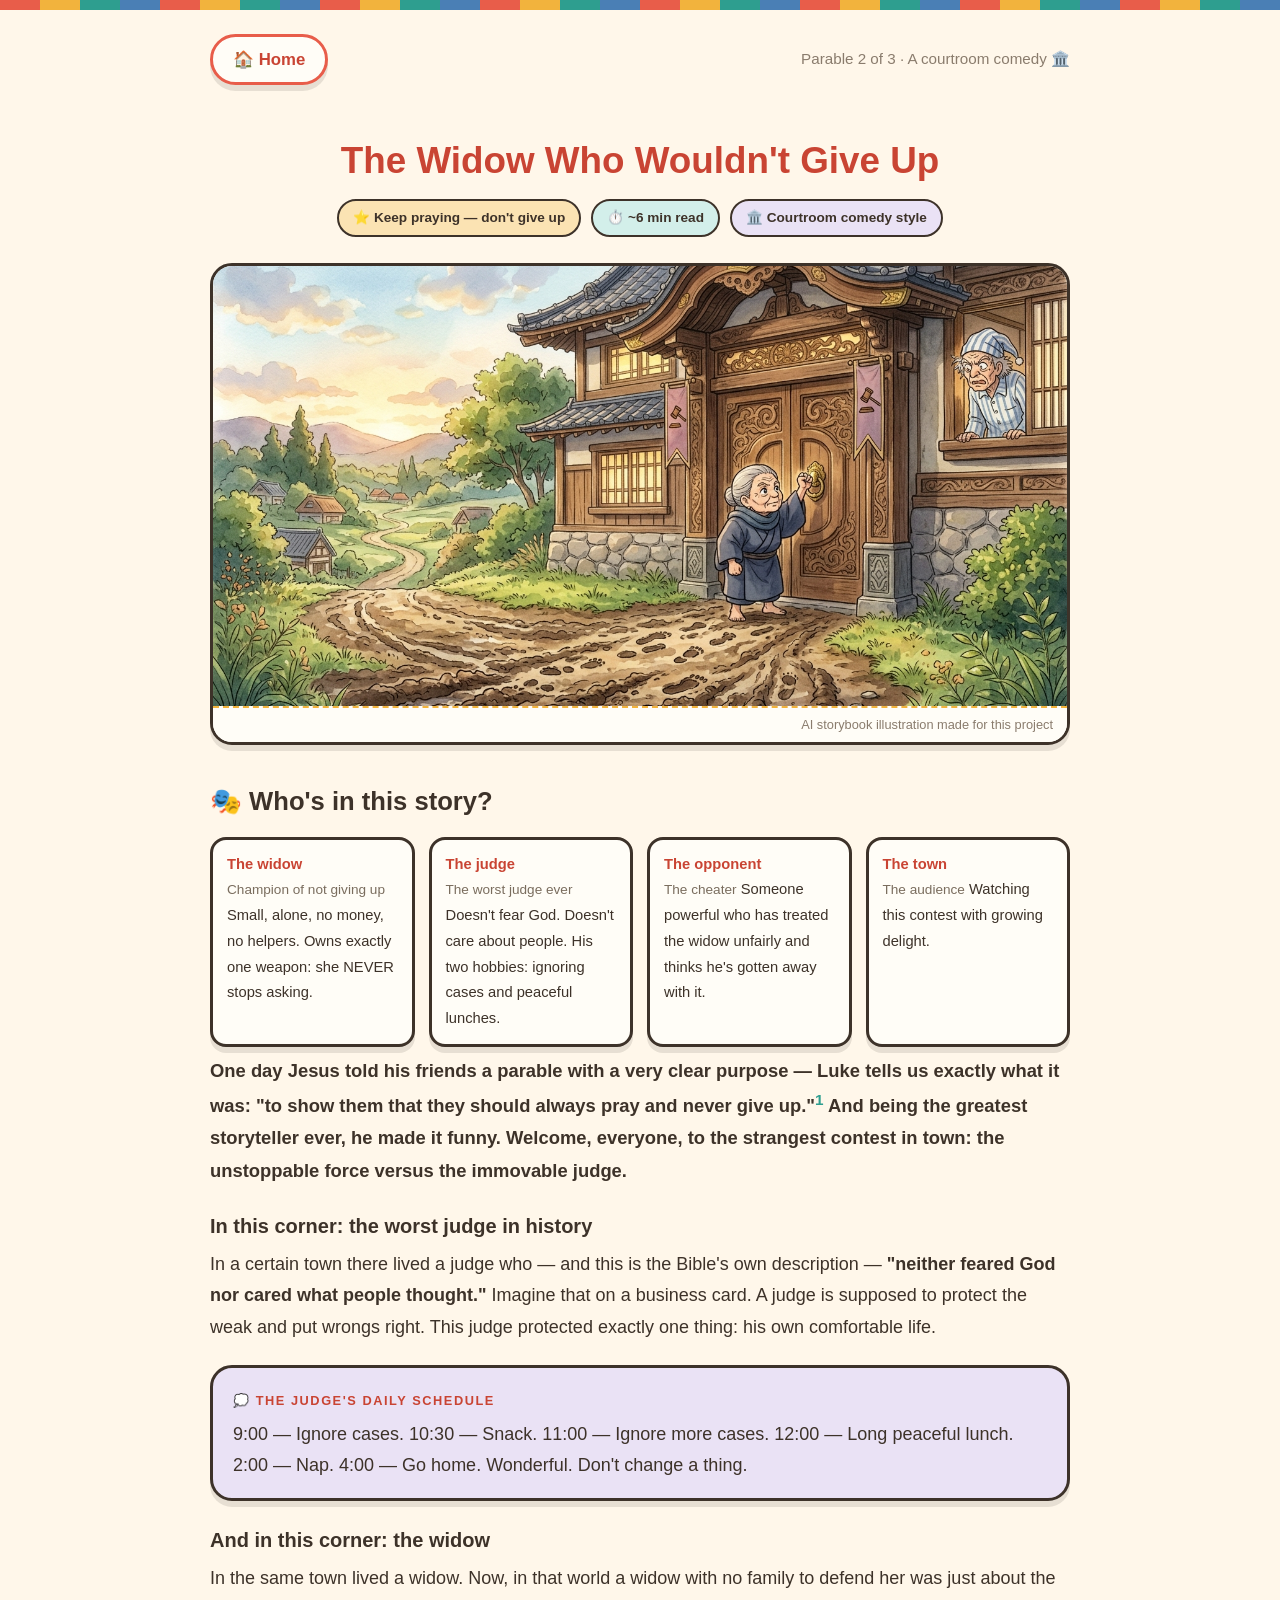
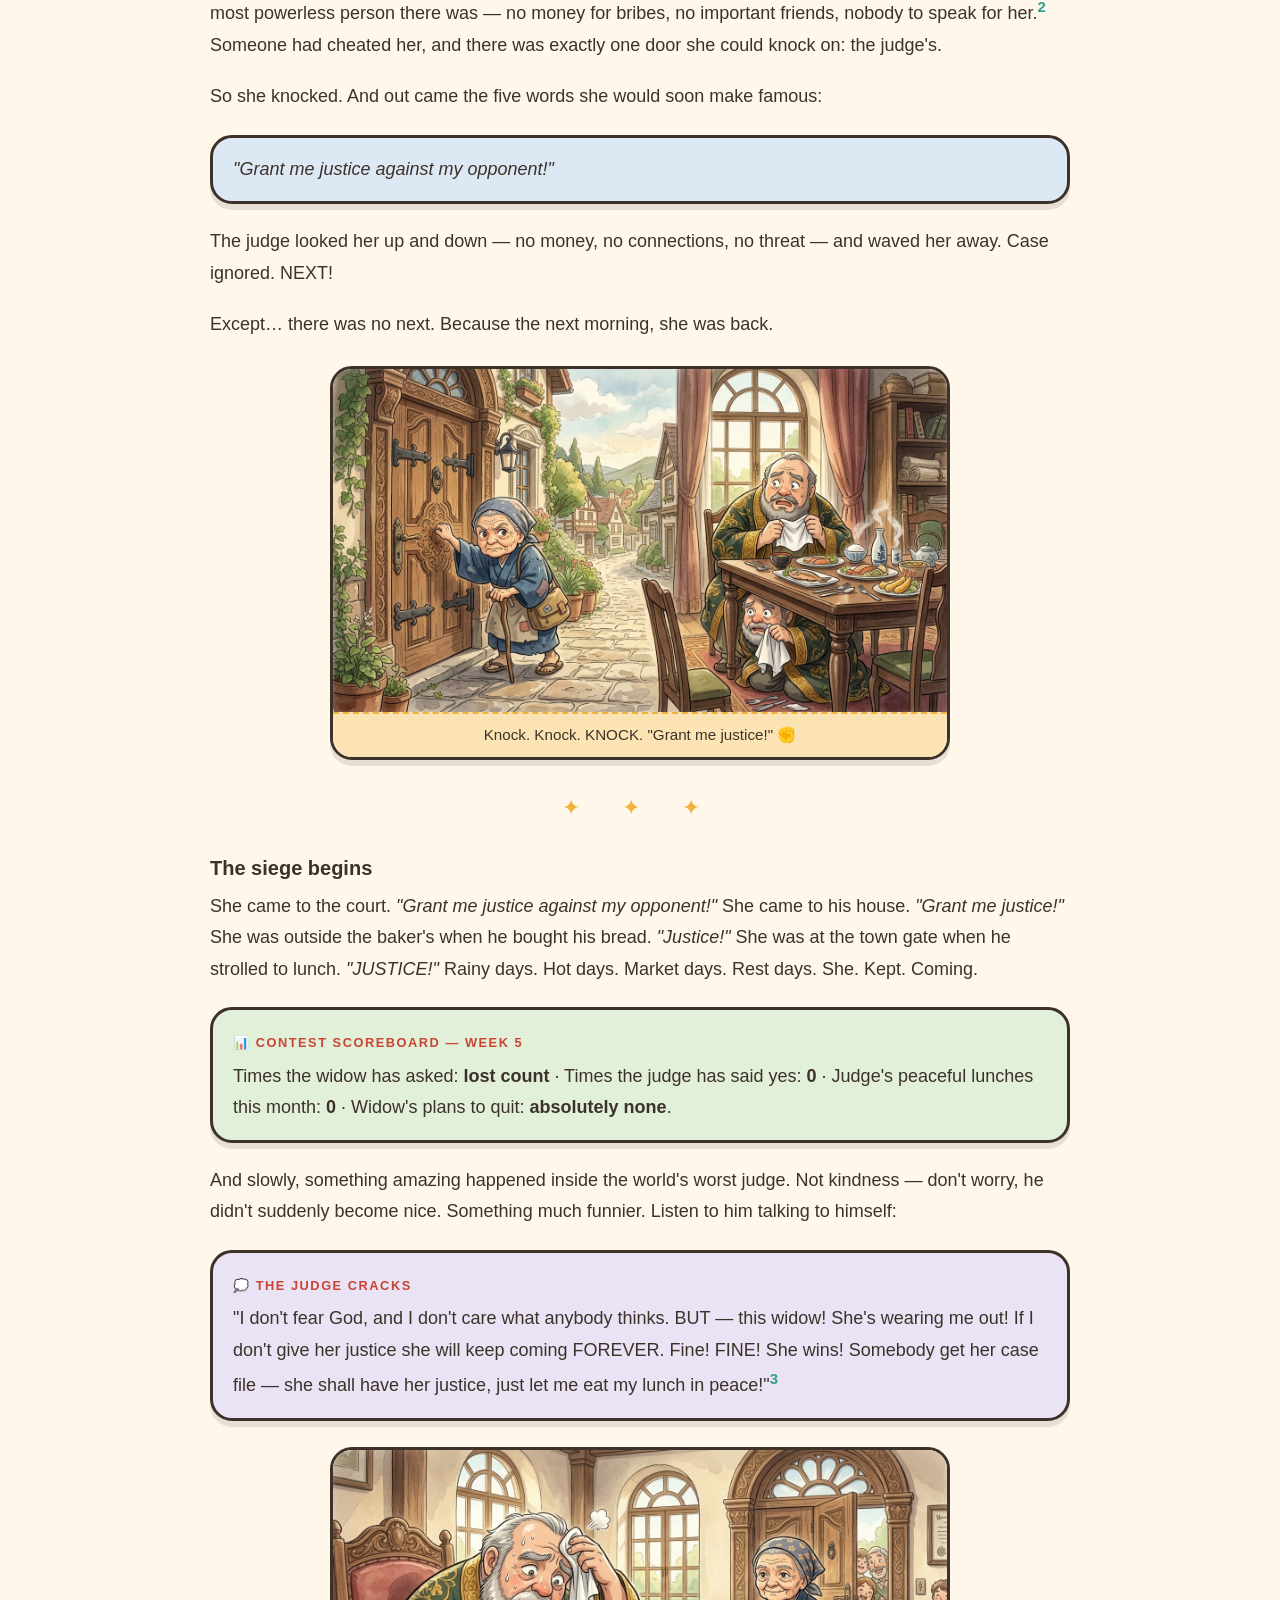
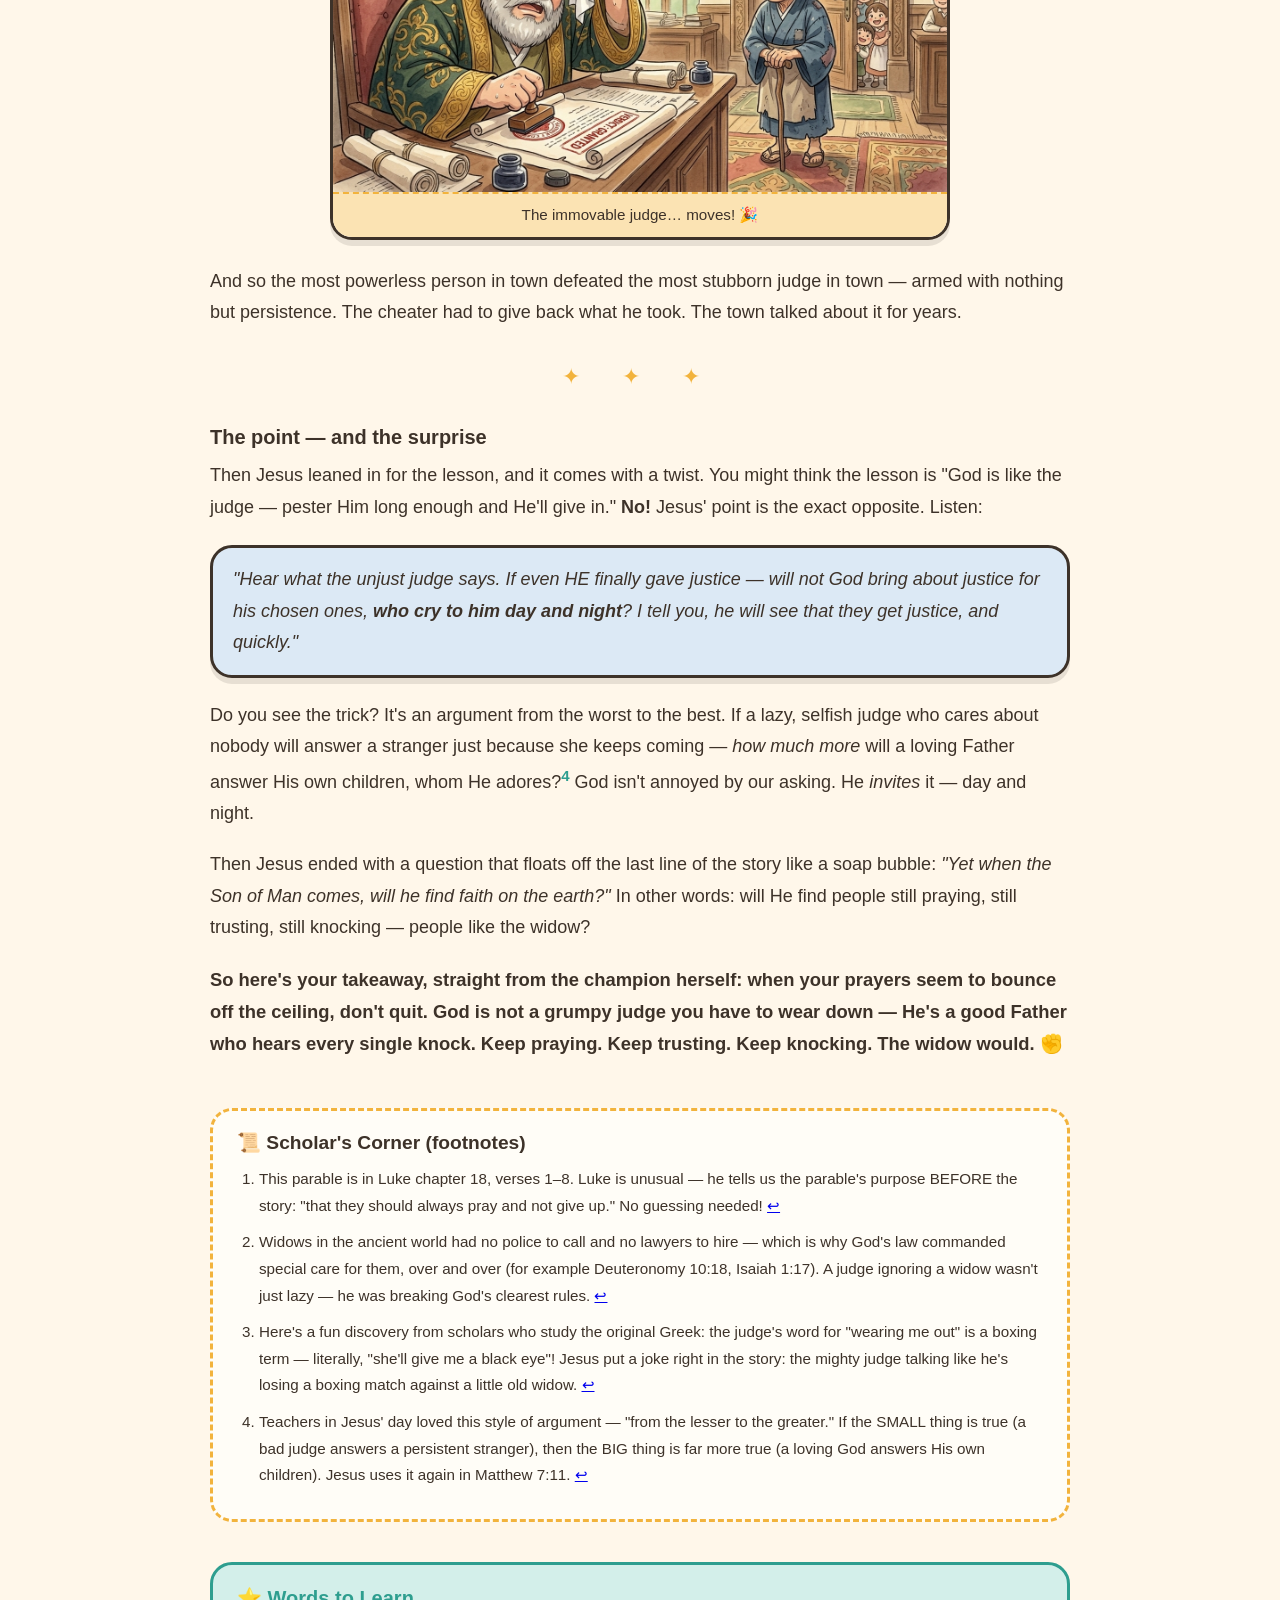
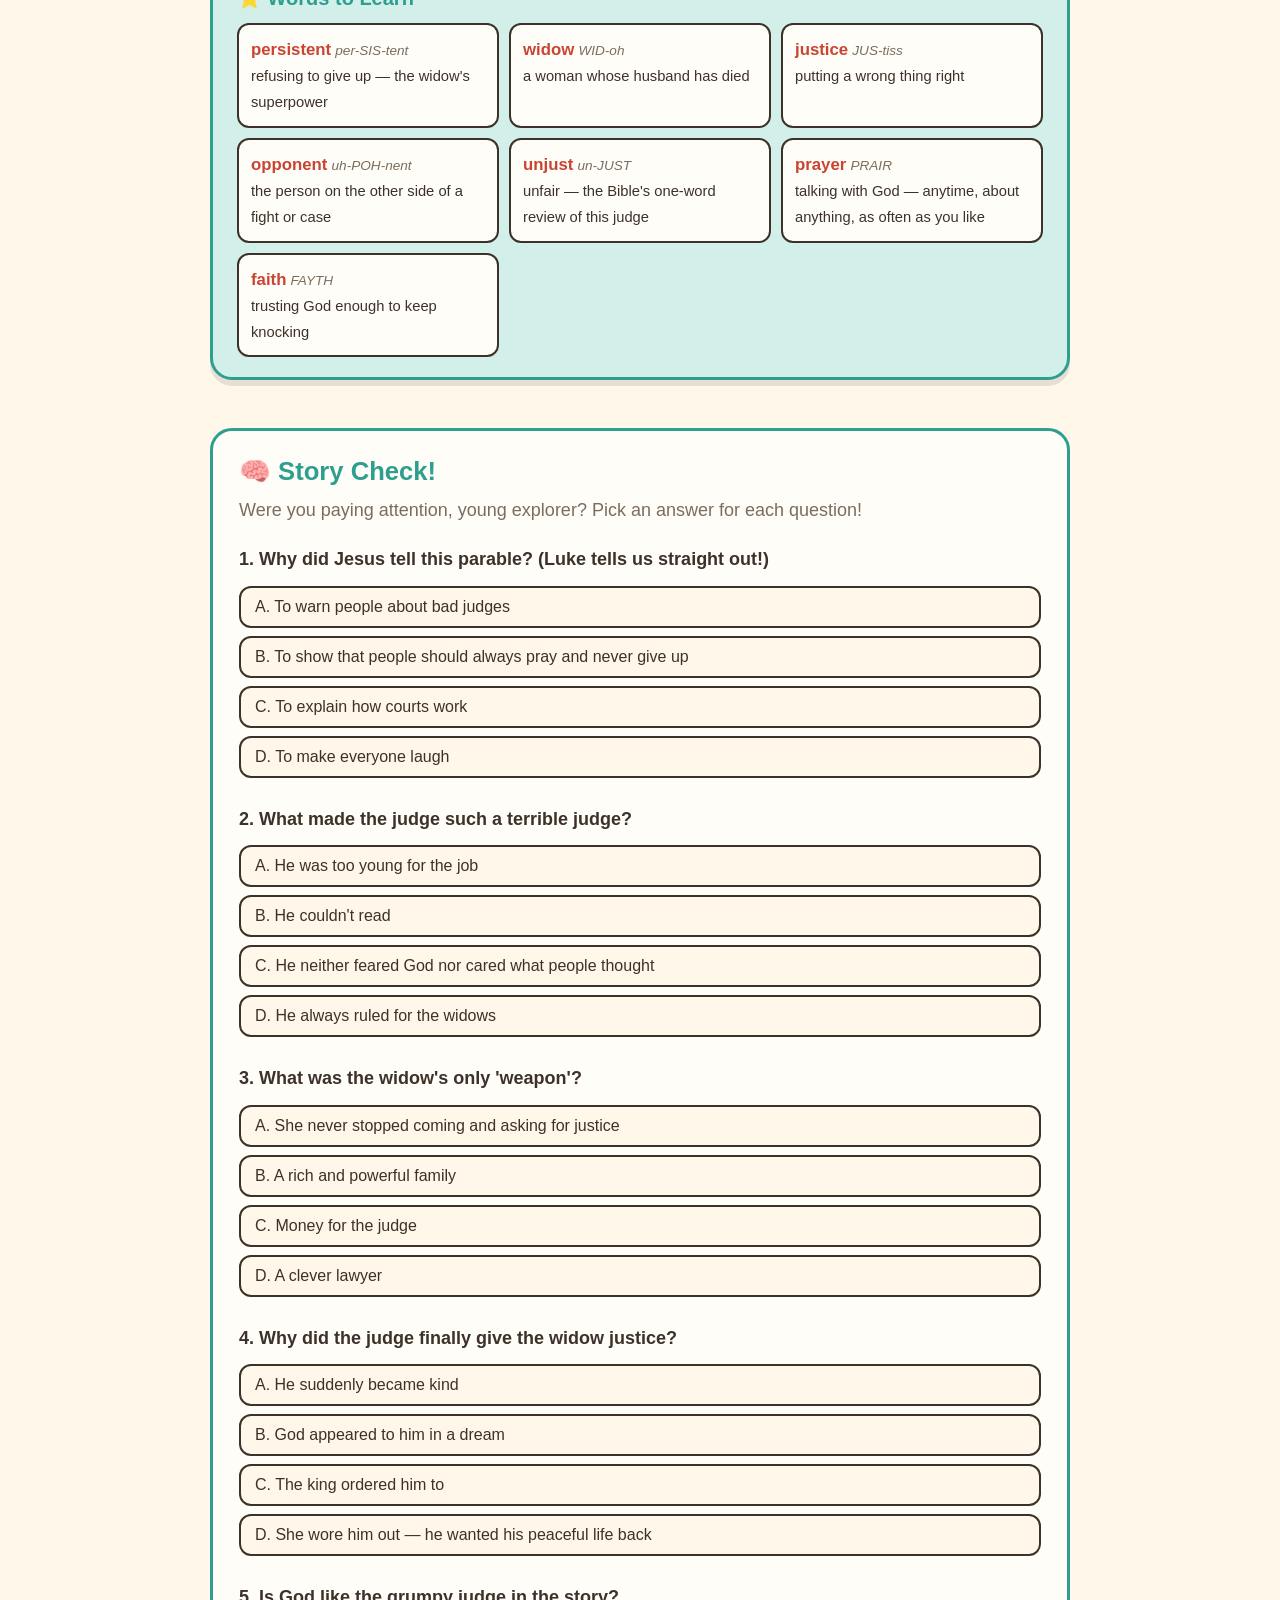
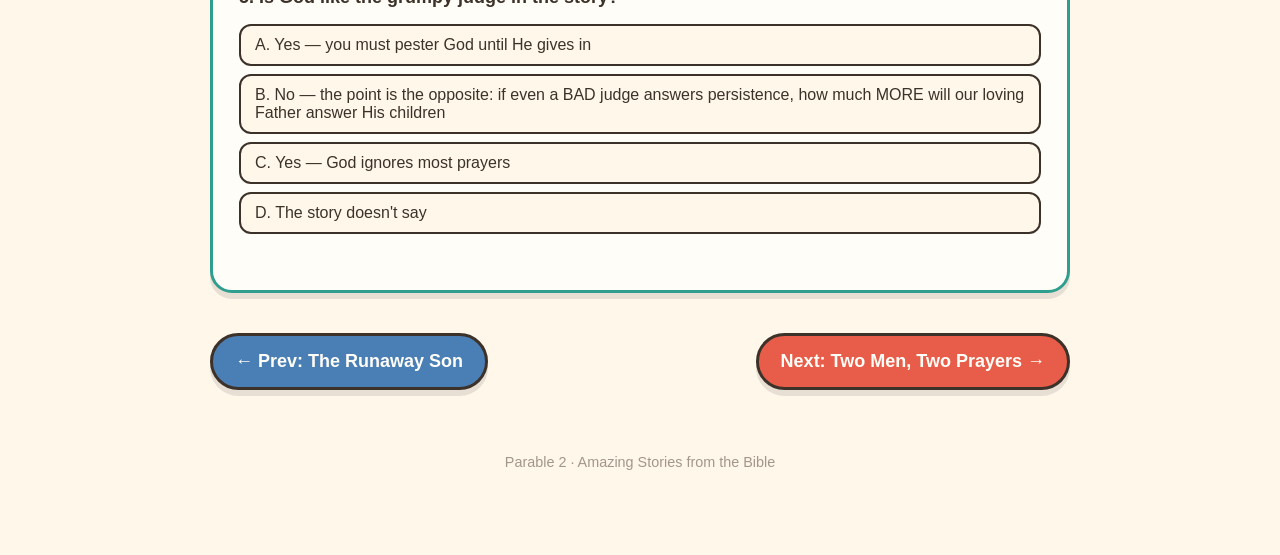
==== stories/persistent-widow.html @ 6da0773b "First Draft" ====
<!DOCTYPE html>
<html lang="en">
<head>
<meta charset="UTF-8">
<meta name="viewport" content="width=device-width, initial-scale=1.0">
<title>The Widow Who Wouldn't Give Up</title>
<link rel="stylesheet" href="../css/style.css">
</head>
<body>
<div class="wrap">

  <nav class="topnav">
    <a class="home" href="../index.html">🏠 Home</a>
    <span class="crumbs">Parable 2 of 3 · A courtroom comedy 🏛️</span>
  </nav>

  <div class="hero">
    <h1>The Widow Who Wouldn't Give Up</h1>
    <div class="badges">
      <span class="badge">⭐ Keep praying — don't give up</span>
      <span class="badge time">⏱️ ~6 min read</span>
      <span class="badge style">🏛️ Courtroom comedy style</span>
    </div>
  </div>

  <figure class="story-hero">
    <img src="../images/anime/hero-widow.png" alt="A small determined elderly widow stands outside a grand door, fist raised to knock, while a grumpy judge peeks out" onerror="this.parentElement.style.display='none'">
    <figcaption class="art-credit">AI storybook illustration made for this project</figcaption>
  </figure>

  <h2>🎭 Who's in this story?</h2>
  <div class="whos-who">
    <div class="who"><b>The widow</b><span class="role">Champion of not giving up</span> Small, alone, no money, no helpers. Owns exactly one weapon: she NEVER stops asking.</div>
    <div class="who"><b>The judge</b><span class="role">The worst judge ever</span> Doesn't fear God. Doesn't care about people. His two hobbies: ignoring cases and peaceful lunches.</div>
    <div class="who"><b>The opponent</b><span class="role">The cheater</span> Someone powerful who has treated the widow unfairly and thinks he's gotten away with it.</div>
    <div class="who"><b>The town</b><span class="role">The audience</span> Watching this contest with growing delight.</div>
  </div>

  <div class="story">
    <p class="lead">One day Jesus told his friends a parable with a very clear purpose — Luke tells us exactly what it was: <b>"to show them that they should always pray and never give up."</b><sup><a href="#fn1" id="ref1">1</a></sup> And being the greatest storyteller ever, he made it funny. Welcome, everyone, to the strangest contest in town: the unstoppable force versus the immovable judge.</p>

    <h3>In this corner: the worst judge in history</h3>
    <p>In a certain town there lived a judge who — and this is the Bible's own description — <b>"neither feared God nor cared what people thought."</b> Imagine that on a business card. A judge is supposed to protect the weak and put wrongs right. This judge protected exactly one thing: his own comfortable life.</p>

    <div class="thoughts">
      <span class="tag">💭 The judge's daily schedule</span>
      <p style="margin:0;">9:00 — Ignore cases. 10:30 — Snack. 11:00 — Ignore more cases. 12:00 — Long peaceful lunch. 2:00 — Nap. 4:00 — Go home. Wonderful. Don't change a thing.</p>
    </div>

    <h3>And in this corner: the widow</h3>
    <p>In the same town lived a widow. Now, in that world a widow with no family to defend her was just about the most powerless person there was — no money for bribes, no important friends, nobody to speak for her.<sup><a href="#fn2" id="ref2">2</a></sup> Someone had cheated her, and there was exactly one door she could knock on: the judge's.</p>

    <p>So she knocked. And out came the five words she would soon make famous:</p>

    <div class="speech">
      "Grant me justice against my opponent!"
    </div>

    <p>The judge looked her up and down — no money, no connections, no threat — and waved her away. Case ignored. NEXT!</p>

    <p>Except… there was no next. Because the next morning, she was back.</p>

    <figure class="story-art">
      <img src="../images/anime/widow-1.png" alt="The tiny widow knocks on the grand door while the judge hides behind his lunch" loading="lazy" onerror="this.parentElement.style.display='none'">
      <figcaption>Knock. Knock. KNOCK. "Grant me justice!" ✊</figcaption>
    </figure>

    <div class="scene-break">✦ ✦ ✦</div>

    <h3>The siege begins</h3>
    <p>She came to the court. <i>"Grant me justice against my opponent!"</i> She came to his house. <i>"Grant me justice!"</i> She was outside the baker's when he bought his bread. <i>"Justice!"</i> She was at the town gate when he strolled to lunch. <i>"JUSTICE!"</i> Rainy days. Hot days. Market days. Rest days. She. Kept. Coming.</p>

    <div class="scoreboard">
      <span class="tag">📊 Contest scoreboard — week 5</span>
      <p style="margin:0;">Times the widow has asked: <b>lost count</b> · Times the judge has said yes: <b>0</b> · Judge's peaceful lunches this month: <b>0</b> · Widow's plans to quit: <b>absolutely none</b>.</p>
    </div>

    <p>And slowly, something amazing happened inside the world's worst judge. Not kindness — don't worry, he didn't suddenly become nice. Something much funnier. Listen to him talking to himself:</p>

    <div class="thoughts">
      <span class="tag">💭 The judge cracks</span>
      <p style="margin:0;">"I don't fear God, and I don't care what anybody thinks. BUT — this widow! She's wearing me out! If I don't give her justice she will keep coming FOREVER. Fine! FINE! She wins! Somebody get her case file — she shall have her justice, just let me eat my lunch in peace!"<sup><a href="#fn3" id="ref3">3</a></sup></p>
    </div>

    <figure class="story-art">
      <img src="../images/anime/widow-2.png" alt="The exhausted judge finally stamps the widow's case papers as she stands firm" loading="lazy" onerror="this.parentElement.style.display='none'">
      <figcaption>The immovable judge… moves! 🎉</figcaption>
    </figure>

    <p>And so the most powerless person in town defeated the most stubborn judge in town — armed with nothing but persistence. The cheater had to give back what he took. The town talked about it for years.</p>

    <div class="scene-break">✦ ✦ ✦</div>

    <h3>The point — and the surprise</h3>
    <p>Then Jesus leaned in for the lesson, and it comes with a twist. You might think the lesson is "God is like the judge — pester Him long enough and He'll give in." <b>No!</b> Jesus' point is the exact opposite. Listen:</p>

    <div class="speech">
      "Hear what the unjust judge says. If even HE finally gave justice — will not God bring about justice for his chosen ones, <b>who cry to him day and night</b>? I tell you, he will see that they get justice, and quickly."
    </div>

    <p>Do you see the trick? It's an argument from the worst to the best. If a lazy, selfish judge who cares about nobody will answer a stranger just because she keeps coming — <i>how much more</i> will a loving Father answer His own children, whom He adores?<sup><a href="#fn4" id="ref4">4</a></sup> God isn't annoyed by our asking. He <i>invites</i> it — day and night.</p>

    <p>Then Jesus ended with a question that floats off the last line of the story like a soap bubble: <i>"Yet when the Son of Man comes, will he find faith on the earth?"</i> In other words: will He find people still praying, still trusting, still knocking — people like the widow?</p>

    <p class="lead">So here's your takeaway, straight from the champion herself: when your prayers seem to bounce off the ceiling, don't quit. God is not a grumpy judge you have to wear down — He's a good Father who hears every single knock. Keep praying. Keep trusting. Keep knocking. The widow would. ✊</p>
  </div>

  <div class="footnotes">
    <h2>📜 Scholar's Corner (footnotes)</h2>
    <ol>
      <li id="fn1">This parable is in Luke chapter 18, verses 1–8. Luke is unusual — he tells us the parable's purpose BEFORE the story: "that they should always pray and not give up." No guessing needed! <a href="#ref1">↩</a></li>
      <li id="fn2">Widows in the ancient world had no police to call and no lawyers to hire — which is why God's law commanded special care for them, over and over (for example Deuteronomy 10:18, Isaiah 1:17). A judge ignoring a widow wasn't just lazy — he was breaking God's clearest rules. <a href="#ref2">↩</a></li>
      <li id="fn3">Here's a fun discovery from scholars who study the original Greek: the judge's word for "wearing me out" is a boxing term — literally, "she'll give me a black eye"! Jesus put a joke right in the story: the mighty judge talking like he's losing a boxing match against a little old widow. <a href="#ref3">↩</a></li>
      <li id="fn4">Teachers in Jesus' day loved this style of argument — "from the lesser to the greater." If the SMALL thing is true (a bad judge answers a persistent stranger), then the BIG thing is far more true (a loving God answers His own children). Jesus uses it again in Matthew 7:11. <a href="#ref4">↩</a></li>
    </ol>
  </div>

  <div class="vocab">
    <h2>⭐ Words to Learn</h2>
    <div class="vocab-grid">
      <div class="vword"><b>persistent</b> <span class="py">per-SIS-tent</span><br>refusing to give up — the widow's superpower</div>
      <div class="vword"><b>widow</b> <span class="py">WID-oh</span><br>a woman whose husband has died</div>
      <div class="vword"><b>justice</b> <span class="py">JUS-tiss</span><br>putting a wrong thing right</div>
      <div class="vword"><b>opponent</b> <span class="py">uh-POH-nent</span><br>the person on the other side of a fight or case</div>
      <div class="vword"><b>unjust</b> <span class="py">un-JUST</span><br>unfair — the Bible's one-word review of this judge</div>
      <div class="vword"><b>prayer</b> <span class="py">PRAIR</span><br>talking with God — anytime, about anything, as often as you like</div>
      <div class="vword"><b>faith</b> <span class="py">FAYTH</span><br>trusting God enough to keep knocking</div>
    </div>
  </div>

  <div id="quiz"></div>

  <nav class="story-nav">
    <a class="prev" href="prodigal-son.html">← Prev: The Runaway Son</a>
    <a href="pharisee-tax-collector.html">Next: Two Men, Two Prayers →</a>
  </nav>

  <footer>Parable 2 · Amazing Stories from the Bible</footer>
</div>

<script>
var QUIZ = [
  {
    q: "Why did Jesus tell this parable? (Luke tells us straight out!)",
    opts: [
      "To warn people about bad judges",
      "To show that people should always pray and never give up",
      "To explain how courts work",
      "To make everyone laugh"
    ],
    answer: 1,
    yay: "Yes — Luke 18:1 announces the point before the story even starts: always pray, never give up!",
    nope: "Luke gives the answer in the very first verse: Jesus told it so that people 'should always pray and not give up.'"
  },
  {
    q: "What made the judge such a terrible judge?",
    opts: [
      "He was too young for the job",
      "He couldn't read",
      "He neither feared God nor cared what people thought",
      "He always ruled for the widows"
    ],
    answer: 2,
    yay: "Right — that's the Bible's exact description. He cared only about his own comfortable life.",
    nope: "The Bible describes him in one line: he 'neither feared God nor cared what people thought.' The worst possible judge!"
  },
  {
    q: "What was the widow's only 'weapon'?",
    opts: [
      "She never stopped coming and asking for justice",
      "A rich and powerful family",
      "Money for the judge",
      "A clever lawyer"
    ],
    answer: 0,
    yay: "Exactly! No money, no helpers, no connections — just relentless, never-give-up persistence.",
    nope: "She had no money, family or lawyer — only persistence. She just kept coming, and coming, and coming."
  },
  {
    q: "Why did the judge finally give the widow justice?",
    opts: [
      "He suddenly became kind",
      "God appeared to him in a dream",
      "The king ordered him to",
      "She wore him out — he wanted his peaceful life back"
    ],
    answer: 3,
    yay: "Yes — no change of heart, just exhaustion! 'She's wearing me out!' (In Greek, it's a boxing joke — check the footnotes!)",
    nope: "He never became nice — he simply couldn't take the knocking anymore! She wore him down completely."
  },
  {
    q: "Is God like the grumpy judge in the story?",
    opts: [
      "Yes — you must pester God until He gives in",
      "No — the point is the opposite: if even a BAD judge answers persistence, how much MORE will our loving Father answer His children",
      "Yes — God ignores most prayers",
      "The story doesn't say"
    ],
    answer: 1,
    yay: "Perfect! It's an argument from worst to best — God is nothing like the judge, so pray boldly, day and night, and never give up.",
    nope: "Careful — it's a contrast, not a comparison! God is the OPPOSITE of the judge: He loves to hear His children and answers them."
  }
];
</script>
<script src="../js/quiz.js"></script>
</body>
</html>
---- css/style.css ----
/* ============================================
   Three Kingdoms Adventures — playful storybook
   ============================================ */
:root {
  --cream: #FFF7EA;
  --paper: #FFFDF7;
  --ink: #3D3229;
  --red: #E85D4A;
  --red-dark: #C94433;
  --gold: #F2B33D;
  --gold-soft: #FBE3B3;
  --teal: #2E9E8F;
  --teal-soft: #D3EFEA;
  --blue: #4A7FB5;
  --blue-soft: #DCE9F5;
  --purple: #8B6BB8;
  --purple-soft: #EAE2F5;
  --green: #6BA84F;
  --green-soft: #E2F0D9;
  --shadow: 0 6px 0 rgba(61, 50, 41, 0.12);
  --radius: 22px;
  --font-fun: "Comic Sans MS", "Chalkboard SE", "Marker Felt", "Segoe Print", cursive, sans-serif;
  --font-body: "Segoe UI", "Trebuchet MS", sans-serif;
}

* { box-sizing: border-box; margin: 0; padding: 0; }

body {
  background: var(--cream);
  color: var(--ink);
  font-family: var(--font-body);
  font-size: 18px;
  line-height: 1.75;
}

/* decorative repeating clouds strip */
body::before {
  content: "";
  display: block;
  height: 10px;
  background: repeating-linear-gradient(90deg,
    var(--red) 0 40px, var(--gold) 40px 80px,
    var(--teal) 80px 120px, var(--blue) 120px 160px);
}

.wrap { max-width: 900px; margin: 0 auto; padding: 24px 20px 80px; }

/* ---------- top nav ---------- */
.topnav {
  display: flex; align-items: center; justify-content: space-between;
  flex-wrap: wrap; gap: 10px; margin-bottom: 24px;
}
.topnav a.home {
  font-family: var(--font-fun);
  font-size: 1.05rem; font-weight: bold;
  color: var(--red-dark); text-decoration: none;
  background: var(--paper); border: 3px solid var(--red);
  border-radius: 999px; padding: 8px 20px;
  box-shadow: var(--shadow);
  transition: transform .15s;
}
.topnav a.home:hover { transform: translateY(-3px); }
.crumbs { font-size: .95rem; color: #8a7c6d; }

/* ---------- headers ---------- */
h1, h2, h3 { font-family: var(--font-fun); line-height: 1.3; }
h1 { font-size: 2.3rem; color: var(--red-dark); }
h2 { font-size: 1.6rem; color: var(--ink); margin: 40px 0 14px; }
h3 { font-size: 1.25rem; margin: 26px 0 10px; }

.zh { color: var(--red-dark); font-weight: bold; }

.subtitle {
  font-size: 1.15rem; color: #7a6d5e; margin-top: 6px;
}

.hero {
  text-align: center; padding: 28px 12px 8px;
}
.hero .big-zh {
  font-size: 1.4rem; color: var(--gold); letter-spacing: .35em;
  margin-top: 4px; font-weight: bold;
}

/* ---------- badges ---------- */
.badges { display: flex; gap: 10px; justify-content: center; flex-wrap: wrap; margin: 14px 0 8px; }
.badge {
  font-size: .85rem; font-weight: bold; padding: 5px 14px;
  border-radius: 999px; border: 2px solid var(--ink);
  background: var(--gold-soft);
}
.badge.time { background: var(--teal-soft); }
.badge.style { background: var(--purple-soft); }

/* ---------- story cards on index ---------- */
.cards { display: grid; grid-template-columns: repeat(auto-fit, minmax(260px, 1fr)); gap: 22px; margin-top: 24px; }
.card {
  background: var(--paper); border: 3px solid var(--ink);
  border-radius: var(--radius); overflow: hidden;
  box-shadow: var(--shadow); text-decoration: none; color: var(--ink);
  display: flex; flex-direction: column;
  transition: transform .18s, box-shadow .18s;
}
.card:hover { transform: translateY(-6px) rotate(-.5deg); box-shadow: 0 12px 0 rgba(61,50,41,.15); }
.card .art { display: block; width: 100%; height: 190px; object-fit: cover; background: var(--gold-soft); border-bottom: 3px solid var(--ink); }
.card .card-body { padding: 16px 18px 20px; display: flex; flex-direction: column; gap: 8px; flex: 1; }
.card .num {
  font-family: var(--font-fun); font-weight: bold; font-size: .85rem;
  color: var(--paper); background: var(--red); align-self: flex-start;
  padding: 2px 12px; border-radius: 999px;
}
.card h3 { margin: 2px 0 0; color: var(--red-dark); }
.card .hook { font-style: italic; color: #7a6d5e; font-size: .95rem; }
.card .go {
  margin-top: auto; font-family: var(--font-fun); font-weight: bold;
  color: var(--teal);
}
.card.soon { opacity: .75; border-style: dashed; }
.card.soon .num { background: #a99f92; }

/* ---------- story page ---------- */
.story-hero {
  background: var(--paper); border: 3px solid var(--ink);
  border-radius: var(--radius); overflow: hidden; box-shadow: var(--shadow);
  margin: 10px 0 30px;
}
.story-hero svg { display: block; width: 100%; height: auto; }
.story-hero img { display: block; width: 100%; max-height: 440px; object-fit: cover; }
.story-hero .art-credit {
  font-size: .8rem; color: #8a7c6d; text-align: right;
  padding: 6px 14px; background: var(--paper);
  border-top: 2px dashed var(--gold);
}

/* in-story anime illustrations */
.story-art {
  background: var(--paper); border: 3px solid var(--ink);
  border-radius: var(--radius); overflow: hidden;
  box-shadow: var(--shadow); margin: 26px auto; max-width: 620px;
}
.story-art img { display: block; width: 100%; }
.story-art figcaption {
  font-family: var(--font-fun); font-size: .95rem; text-align: center;
  padding: 8px 16px; background: var(--gold-soft);
  border-top: 2px dashed var(--gold);
}

.story p { margin: 0 0 1.1em; }
.story .lead {
  font-size: 1.15rem; font-weight: 600;
}
.scene-break {
  text-align: center; font-size: 1.4rem; letter-spacing: .8em;
  margin: 28px 0; color: var(--gold);
}

/* speech / special boxes */
.newsflash, .speech, .thoughts, .scoreboard {
  border: 3px solid var(--ink); border-radius: var(--radius);
  padding: 16px 20px; margin: 22px 0; box-shadow: var(--shadow);
}
.newsflash { background: var(--gold-soft); }
.newsflash .tag, .thoughts .tag, .scoreboard .tag {
  font-family: var(--font-fun); font-weight: bold; font-size: .8rem;
  text-transform: uppercase; letter-spacing: .12em;
  display: inline-block; margin-bottom: 6px; color: var(--red-dark);
}
.speech { background: var(--blue-soft); font-style: italic; }
.thoughts { background: var(--purple-soft); }
.thoughts.enemy { background: var(--blue-soft); }
.scoreboard { background: var(--green-soft); }

/* words-to-learn vocab box */
.vocab {
  margin-top: 40px; background: var(--teal-soft);
  border: 3px solid var(--teal); border-radius: var(--radius);
  padding: 20px 24px; box-shadow: var(--shadow);
}
.vocab h2 { margin: 0 0 12px; font-size: 1.25rem; color: var(--teal); }
.vocab .vocab-grid { display: grid; grid-template-columns: repeat(auto-fit, minmax(220px, 1fr)); gap: 10px; }
.vocab .vword {
  background: var(--paper); border: 2px solid var(--ink); border-radius: 12px;
  padding: 10px 12px; font-size: .92rem;
}
.vocab .vword b { font-family: var(--font-fun); color: var(--red-dark); font-size: 1.05rem; }
.vocab .vword .py { color: #7a6d5e; font-size: .85rem; font-style: italic; }

/* footnote refs */
sup a { color: var(--teal); text-decoration: none; font-weight: bold; }
.footnotes {
  margin-top: 48px; background: var(--paper);
  border: 3px dashed var(--gold); border-radius: var(--radius);
  padding: 20px 24px; font-size: .95rem;
}
.footnotes h2 { margin: 0 0 10px; font-size: 1.2rem; }
.footnotes ol { padding-left: 22px; }
.footnotes li { margin-bottom: 10px; }

/* who's who mini cards */
.whos-who { display: grid; grid-template-columns: repeat(auto-fit, minmax(190px, 1fr)); gap: 14px; margin: 18px 0 8px; }
.who {
  background: var(--paper); border: 3px solid var(--ink); border-radius: 16px;
  padding: 12px 14px; font-size: .92rem; box-shadow: var(--shadow);
}
.who b { font-family: var(--font-fun); color: var(--red-dark); display: block; }
.who img.portrait {
  display: block; width: 100%; height: 170px; object-fit: cover; object-position: top;
  background: #fff; border: 2px solid var(--ink); border-radius: 12px; margin-bottom: 10px;
}
.who .role { color: #7a6d5e; font-size: .85rem; }

/* ---------- quiz ---------- */
.quiz-box {
  margin-top: 48px; background: var(--paper);
  border: 3px solid var(--teal); border-radius: var(--radius);
  padding: 24px 26px 30px; box-shadow: var(--shadow);
}
.quiz-box h2 { margin: 0 0 6px; color: var(--teal); }
.quiz-intro { color: #7a6d5e; margin-bottom: 18px; }
.q { margin-bottom: 26px; }
.q .q-text { font-weight: bold; margin-bottom: 10px; }
.q .opts { display: grid; gap: 8px; }
.q button.opt {
  text-align: left; font-family: var(--font-body); font-size: 1rem;
  background: var(--cream); color: var(--ink);
  border: 2px solid var(--ink); border-radius: 12px;
  padding: 10px 14px; cursor: pointer; transition: transform .1s;
}
.q button.opt:hover:not(:disabled) { transform: translateX(4px); background: var(--gold-soft); }
.q button.opt:disabled { cursor: default; }
.q button.opt.correct { background: var(--green-soft); border-color: var(--green); font-weight: bold; }
.q button.opt.wrong { background: #F8D7D3; border-color: var(--red); }
.q .feedback {
  margin-top: 10px; padding: 10px 14px; border-radius: 12px;
  font-size: .95rem; display: none;
}
.q .feedback.show { display: block; }
.q .feedback.yay { background: var(--green-soft); }
.q .feedback.nope { background: #F8D7D3; }
.quiz-score {
  display: none; text-align: center; font-family: var(--font-fun);
  font-size: 1.3rem; font-weight: bold; margin-top: 10px;
  padding: 16px; border-radius: 16px; background: var(--gold-soft);
  border: 2px dashed var(--gold);
}
.quiz-score.show { display: block; }

/* ---------- next/prev nav ---------- */
.story-nav {
  display: flex; justify-content: space-between; gap: 12px;
  margin-top: 40px; flex-wrap: wrap;
}
.story-nav a {
  font-family: var(--font-fun); font-weight: bold; text-decoration: none;
  color: var(--paper); background: var(--red);
  border: 3px solid var(--ink); border-radius: 999px;
  padding: 10px 22px; box-shadow: var(--shadow);
  transition: transform .15s;
}
.story-nav a:hover { transform: translateY(-3px); }
.story-nav a.prev { background: var(--blue); }

footer {
  text-align: center; margin-top: 60px; color: #a3968a; font-size: .9rem;
}

/* era banner art strip */
.era-art {
  display: block; width: 100%; height: 160px; object-fit: cover;
  border: 3px solid var(--ink); border-radius: 18px;
  box-shadow: var(--shadow); margin-bottom: 14px;
}

/* ---------- fancy home page ---------- */
.site-hero {
  position: relative; text-align: center; overflow: hidden;
  padding: 46px 18px 34px; margin-top: 6px;
  background: linear-gradient(160deg, #FFF3DC 0%, #FFE9C4 45%, #FFDCD2 100%);
  border: 3px solid var(--ink); border-radius: 28px; box-shadow: var(--shadow);
}
.site-hero h1 { font-size: 2.6rem; text-shadow: 2px 2px 0 rgba(255,255,255,.7); }
.site-hero .big-zh {
  font-size: 1.6rem; color: var(--red-dark); letter-spacing: .4em;
  margin-top: 6px; font-weight: bold; font-family: var(--font-fun);
}
.site-hero .subtitle { max-width: 620px; margin: 10px auto 0; }

.stats { display: flex; gap: 10px; justify-content: center; flex-wrap: wrap; margin-top: 18px; }
.stat {
  font-family: var(--font-fun); font-weight: bold; font-size: .9rem;
  background: var(--paper); border: 2px solid var(--ink); border-radius: 999px;
  padding: 6px 15px; box-shadow: 0 3px 0 rgba(61,50,41,.12);
}

.era-nav { display: flex; gap: 12px; justify-content: center; flex-wrap: wrap; margin: 26px 0 4px; }
.era-nav a {
  font-family: var(--font-fun); font-weight: bold; text-decoration: none; color: var(--ink);
  background: var(--paper); border: 3px solid var(--ink); border-radius: 999px;
  padding: 9px 20px; box-shadow: var(--shadow); transition: transform .15s;
}
.era-nav a:hover { transform: translateY(-3px); }
.era-nav a.nav-sanguo { background: var(--gold-soft); }
.era-nav a.nav-chunqiu { background: var(--teal-soft); }
.era-nav a.nav-heroes { background: var(--purple-soft); }

.era { margin-top: 48px; }
.era-banner {
  display: flex; align-items: center; gap: 18px; flex-wrap: wrap;
  border: 3px solid var(--ink); border-radius: var(--radius);
  padding: 20px 24px; box-shadow: var(--shadow);
}
.era-banner .era-emblem { font-size: 2.8rem; line-height: 1; }
.era-banner .era-titles { flex: 1; min-width: 240px; }
.era-banner h2 { margin: 0; font-size: 1.5rem; }
.era-banner .era-zh {
  font-family: var(--font-fun); font-weight: bold; color: var(--red-dark);
  letter-spacing: .28em; margin-top: 2px;
}
.era-banner p { margin: 8px 0 0; font-size: .95rem; }
.era-banner .era-count {
  font-family: var(--font-fun); font-weight: bold; white-space: nowrap;
  background: var(--ink); color: var(--paper); border-radius: 999px;
  padding: 7px 18px; align-self: flex-start;
}
.era-sanguo .era-banner { background: linear-gradient(135deg, var(--gold-soft), #FFD9D2); }
.era-chunqiu .era-banner { background: linear-gradient(135deg, var(--teal-soft), var(--blue-soft)); }
.era-chunqiu .cards .num { background: var(--teal); }

/* hero gallery story links */
.who .who-links { margin-top: 8px; display: flex; flex-wrap: wrap; gap: 6px; }
.who .who-links a {
  font-size: .76rem; font-family: var(--font-fun); font-weight: bold;
  text-decoration: none; color: var(--ink); background: var(--gold-soft);
  border: 2px solid var(--ink); border-radius: 999px; padding: 2px 10px;
  transition: transform .12s, background .12s;
}
.who .who-links a:hover { transform: translateY(-2px); background: var(--teal-soft); }
.heroes-sub {
  font-family: var(--font-fun); font-size: 1.15rem; margin: 26px 0 4px;
  color: #7a6d5e;
}

@media (max-width: 600px) {
  body { font-size: 17px; }
  h1 { font-size: 1.7rem; }
  .site-hero h1 { font-size: 1.8rem; }
}
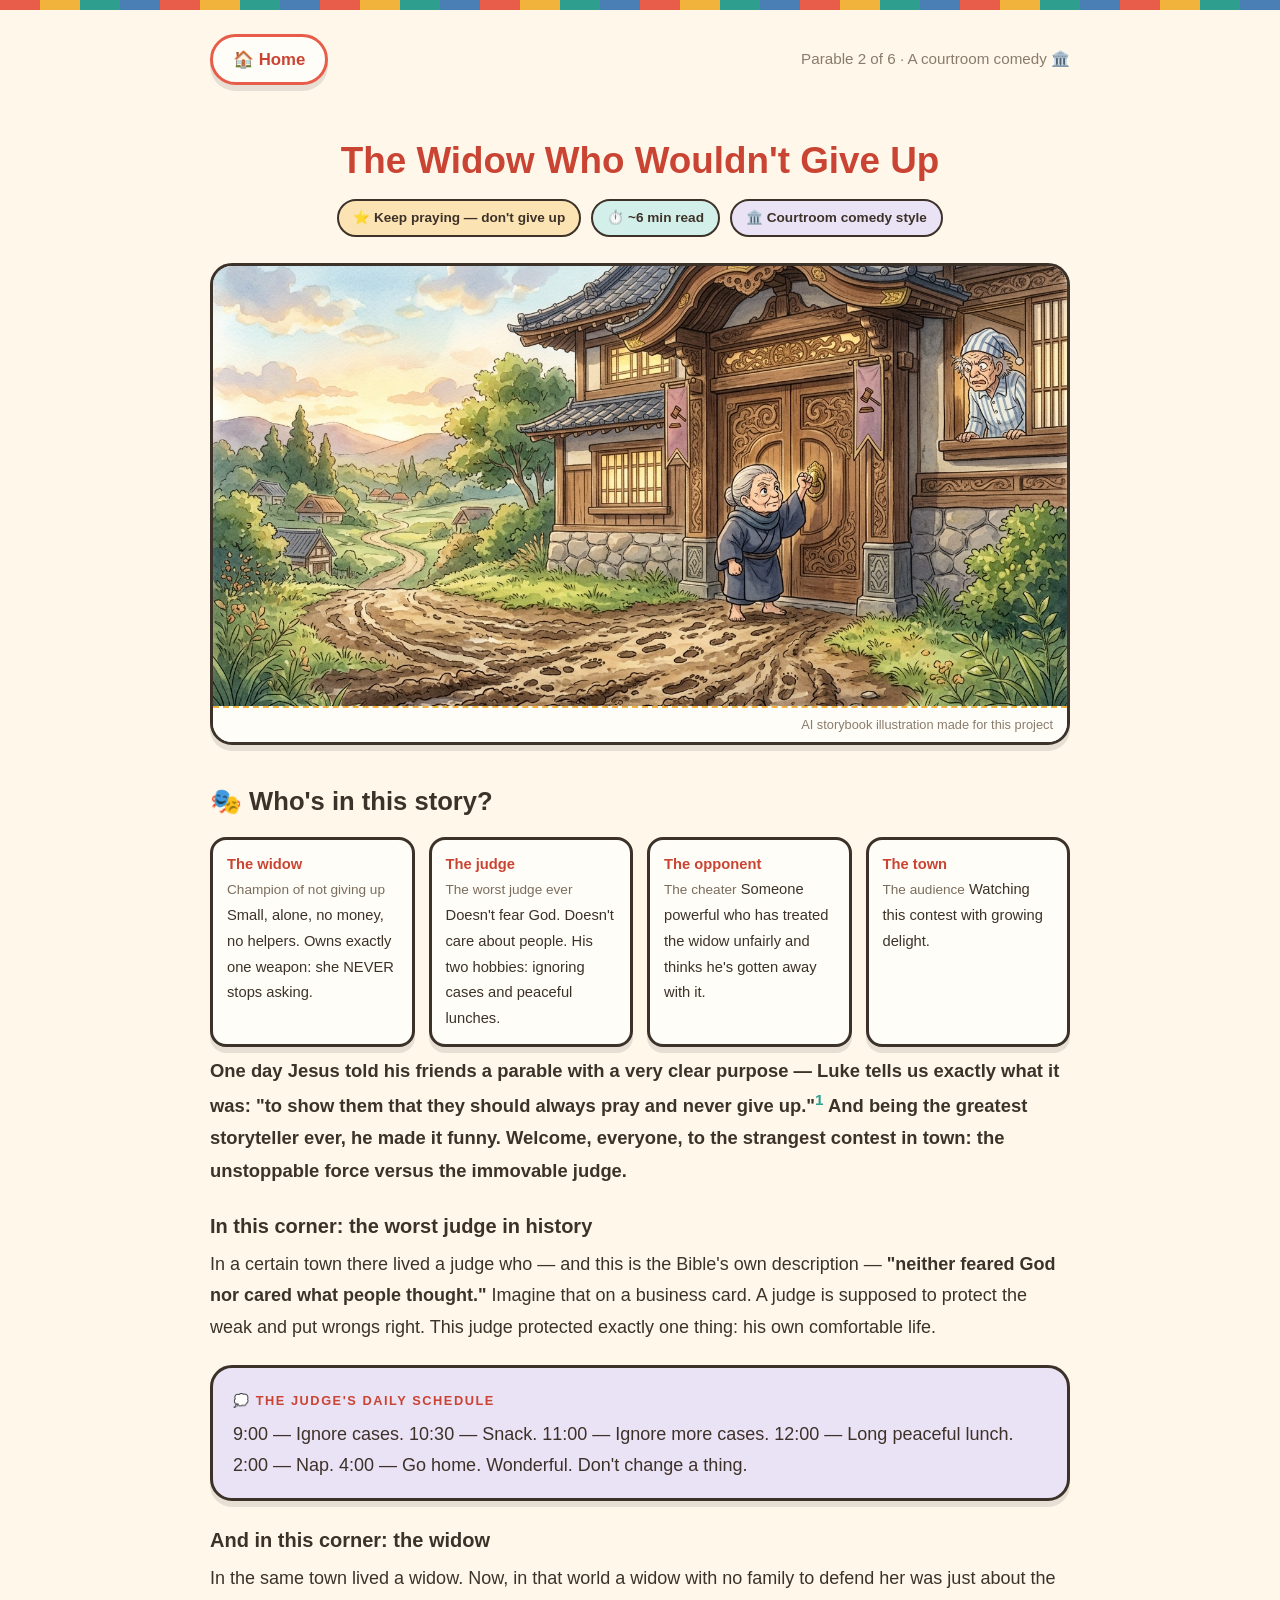
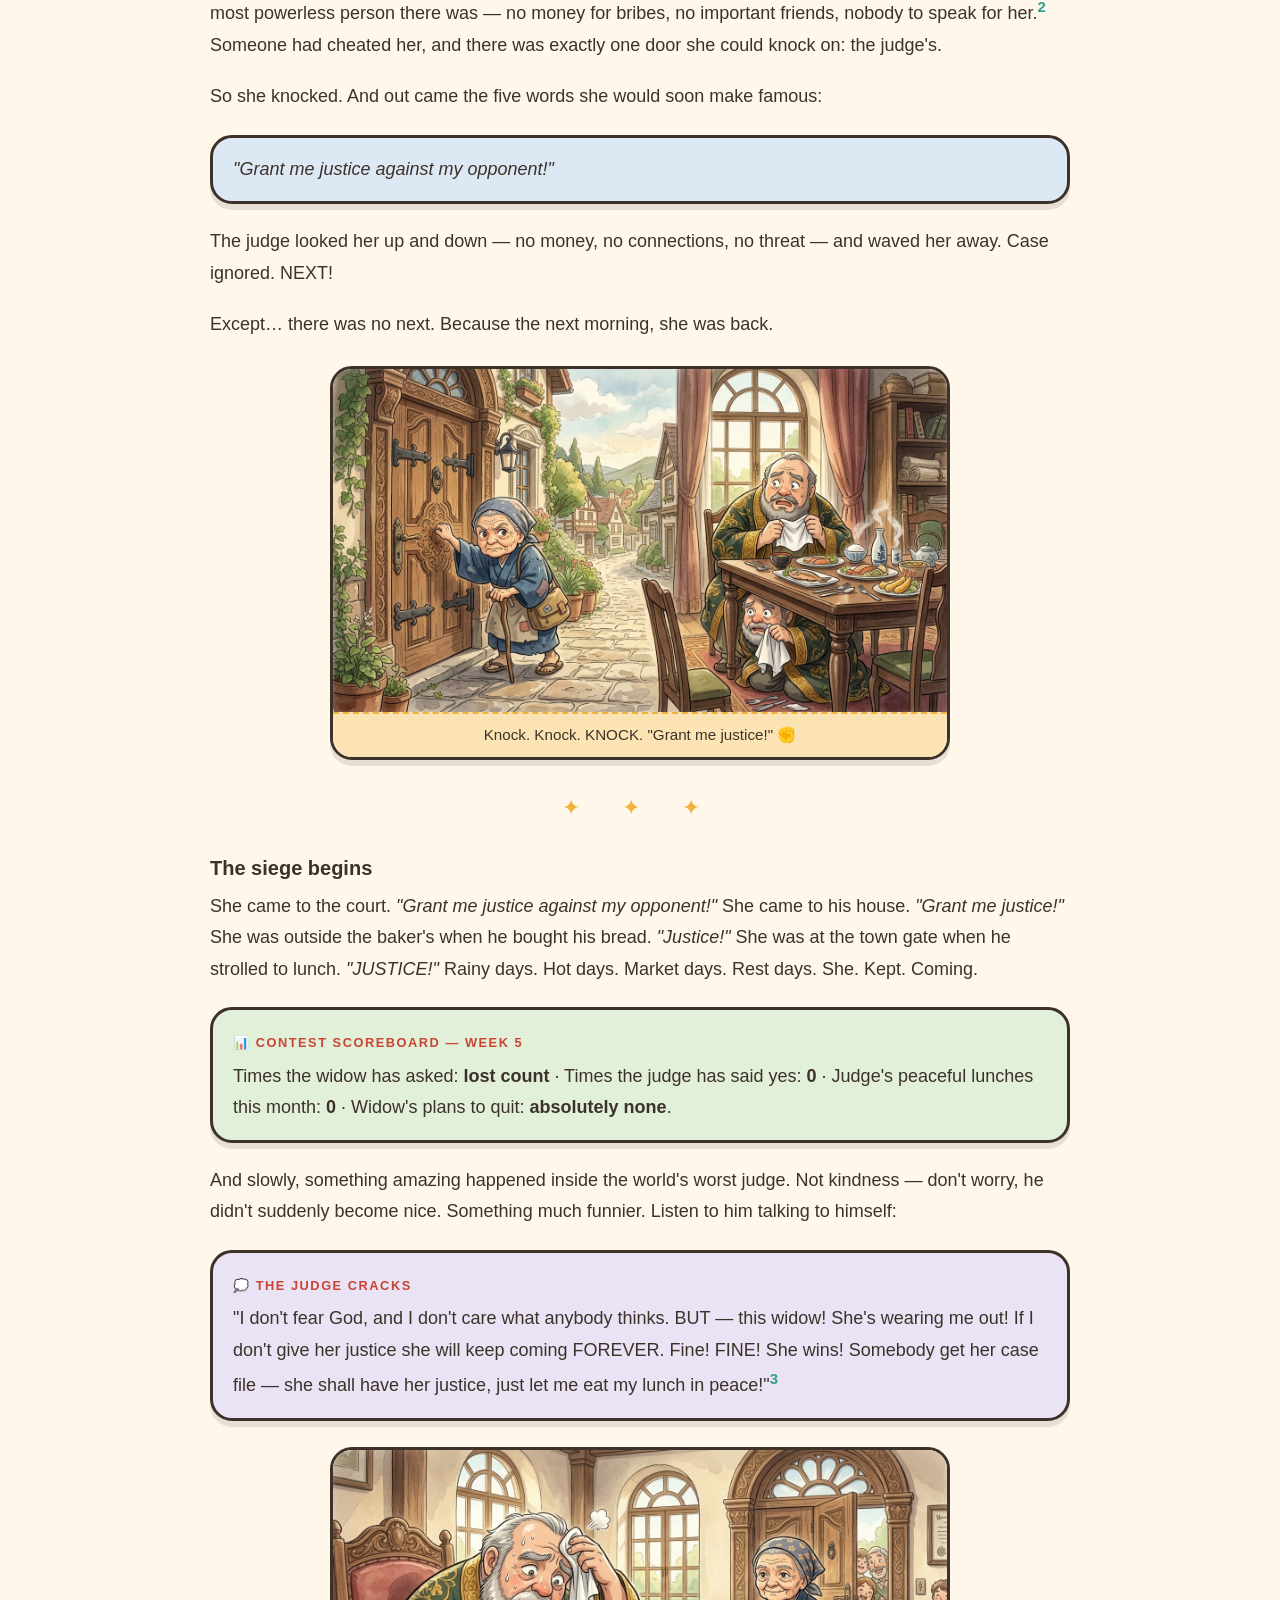
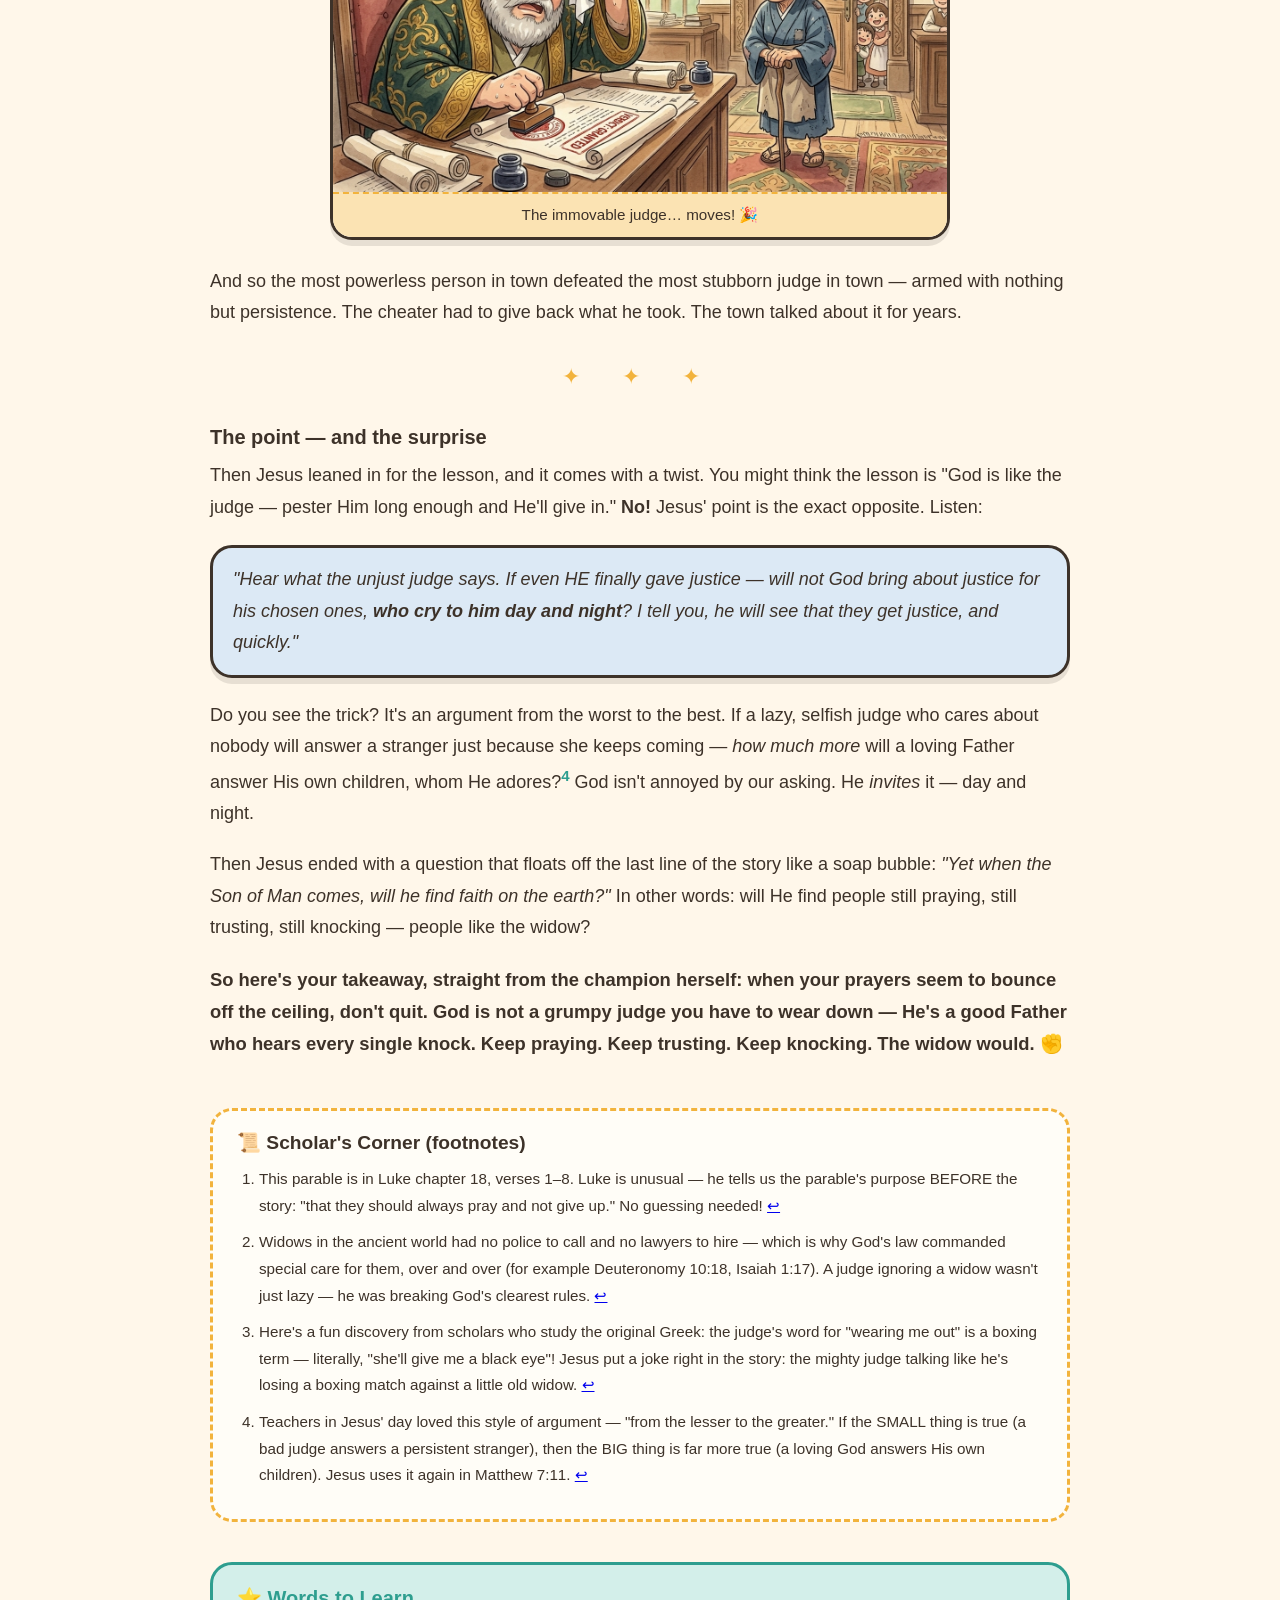
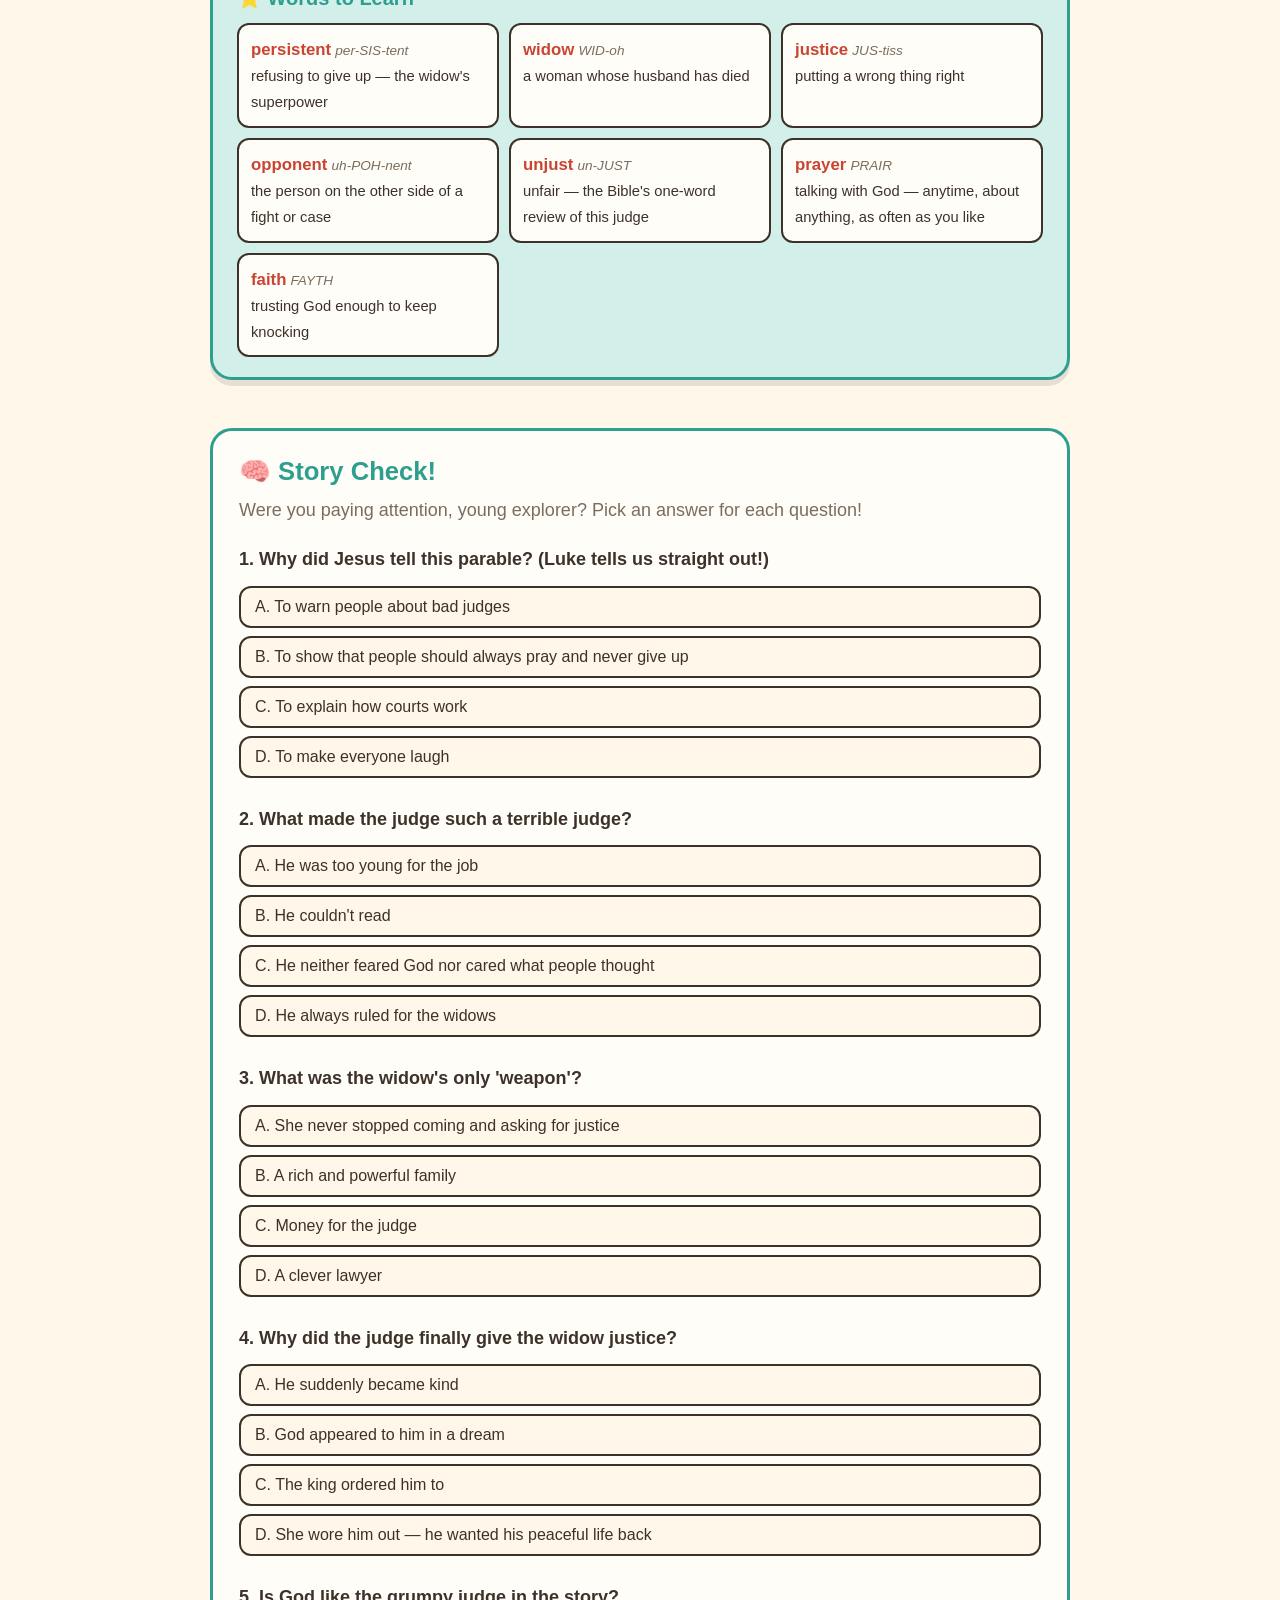
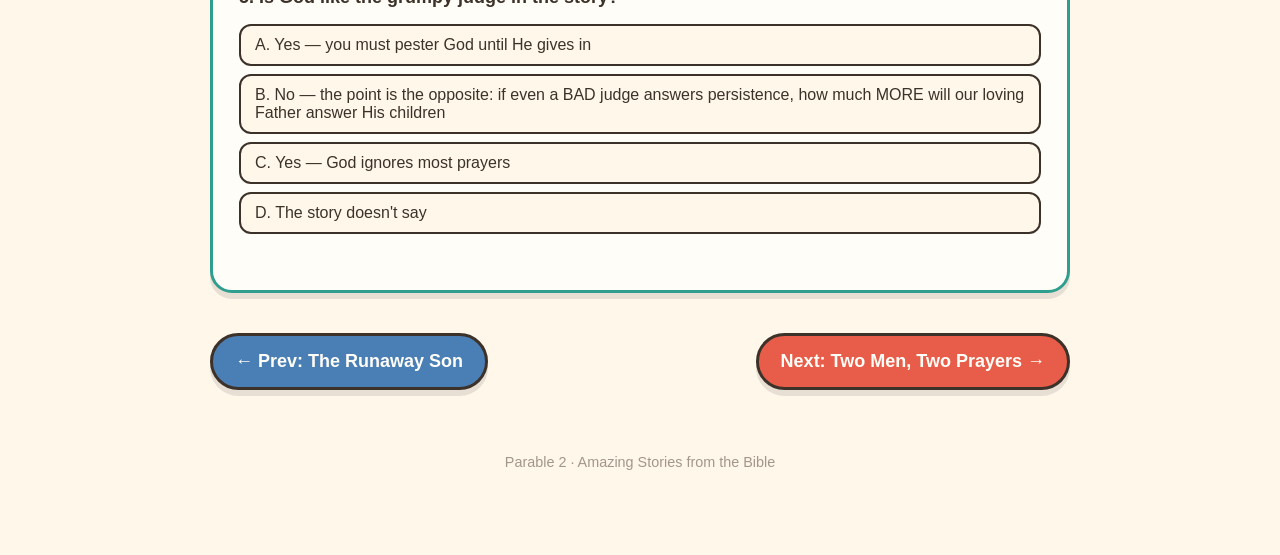
==== commit fe8c18c9: "6 more stories added" ====
--- a/stories/persistent-widow.html
+++ b/stories/persistent-widow.html
@@ -11,7 +11,7 @@
 
   <nav class="topnav">
     <a class="home" href="../index.html">🏠 Home</a>
-    <span class="crumbs">Parable 2 of 3 · A courtroom comedy 🏛️</span>
+    <span class="crumbs">Parable 2 of 6 · A courtroom comedy 🏛️</span>
   </nav>
 
   <div class="hero">
